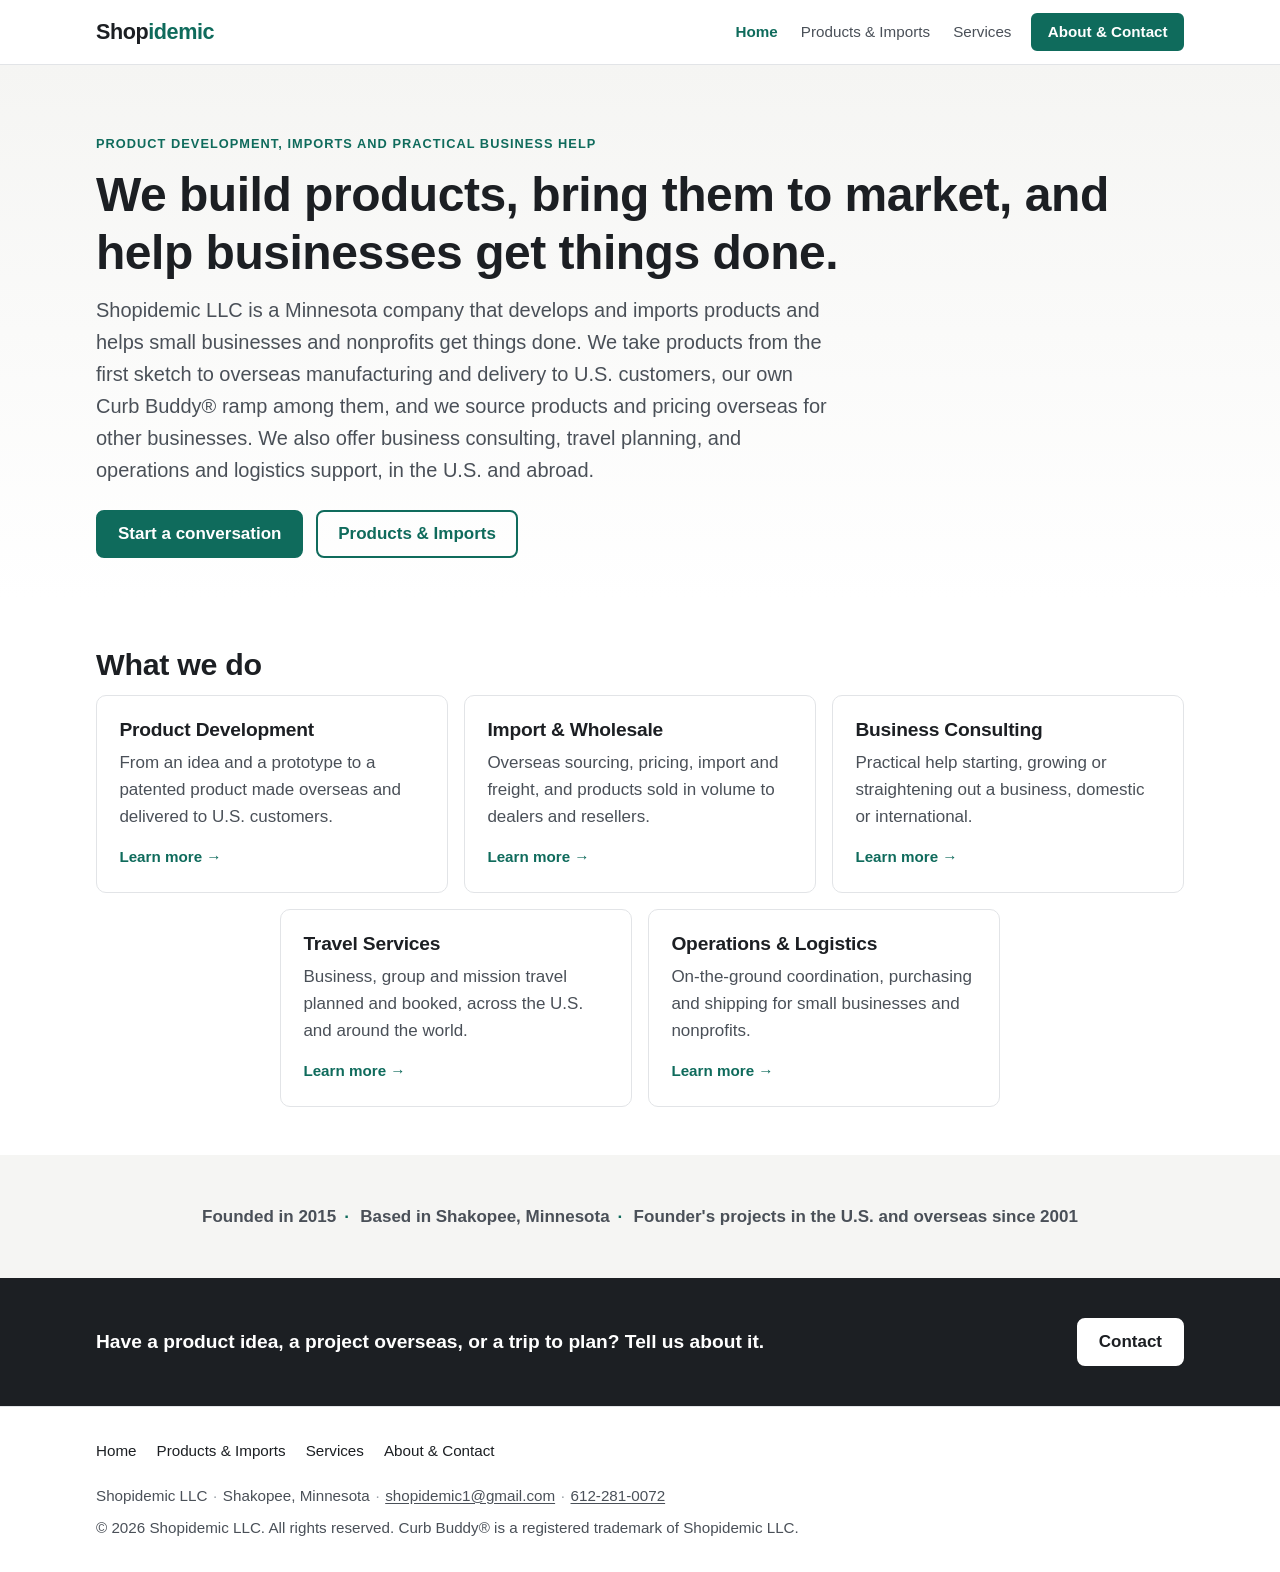
==== index.html @ 29dd5826 "Shopidemic LLC website, 4 pages Co-Authored-By: Claude Opus 5.5 (1M context) <noreply@anthropic.com>" ====
<!doctype html>
<html lang="en">
<head>
  <meta charset="utf-8">
  <meta name="viewport" content="width=device-width, initial-scale=1">
  <title>Shopidemic LLC</title>
  <meta name="description" content="Shopidemic LLC develops and imports products and helps small businesses and nonprofits with consulting, travel, operations and logistics, in the U.S. and abroad.">
  <link rel="canonical" href="https://shopidemic.com/">
  <meta property="og:url" content="https://shopidemic.com/">
  <meta property="og:type" content="website">
  <meta property="og:site_name" content="Shopidemic LLC">
  <meta property="og:title" content="Shopidemic LLC">
  <meta property="og:description" content="Shopidemic LLC develops and imports products and helps small businesses and nonprofits with consulting, travel, operations and logistics, in the U.S. and abroad.">
  <meta property="og:locale" content="en_US">
  <meta name="twitter:card" content="summary">
  <meta name="theme-color" content="#0f6b5c">
  <link rel="stylesheet" href="styles.css">
</head>
<body>
  <a class="skip" href="#main">Skip to content</a>
  <header class="site-header">
    <div class="wrap header-row">
      <a class="wordmark" href="index.html" aria-label="Shopidemic, home">Shop<span>idemic</span></a>
      <nav class="nav-desktop" aria-label="Main">
        <ul>
          <li><a href="index.html" aria-current="page">Home</a></li>
          <li><a href="products-imports.html">Products &amp; Imports</a></li>
          <li><a href="services.html">Services</a></li>
          <li><a href="about.html" class="btn">About &amp; Contact</a></li>
        </ul>
      </nav>
      <details class="nav-mobile">
        <summary aria-label="Menu"><span class="burger" aria-hidden="true"></span> Menu</summary>
        <nav aria-label="Main (mobile)">
          <ul>
          <li><a href="index.html" aria-current="page">Home</a></li>
          <li><a href="products-imports.html">Products &amp; Imports</a></li>
          <li><a href="services.html">Services</a></li>
          <li><a href="about.html">About &amp; Contact</a></li>
          </ul>
        </nav>
      </details>
    </div>
  </header>

  <main id="main">
    <section class="hero">
      <div class="wrap">
      <span class="eyebrow">Product development, imports and practical business help</span>
      <h1>We build products, bring them to market, and help businesses get things done.</h1>
      <p class="lead">Shopidemic LLC is a Minnesota company that develops and imports products and helps small businesses and nonprofits get things done. We take products from the first sketch to overseas manufacturing and delivery to U.S. customers, our own Curb Buddy® ramp among them, and we source products and pricing overseas for other businesses. We also offer business consulting, travel planning, and operations and logistics support, in the U.S. and abroad.</p>
      <a class="btn" href="about.html#contact">Start a conversation</a>
      <a class="btn btn-ghost" href="products-imports.html">Products &amp; Imports</a>
      </div>
    </section>

    <section class="section" aria-labelledby="services">
      <div class="wrap">
        <h2 id="services">What we do</h2>
        <ul class="tiles">
          <li><a class="tile" href="services.html#product-development">
            <h3>Product Development</h3>
            <p>From an idea and a prototype to a patented product made overseas and delivered to U.S. customers.</p>
            <span class="more">Learn more →</span>
          </a></li>
          <li><a class="tile" href="services.html#import-wholesale">
            <h3>Import &amp; Wholesale</h3>
            <p>Overseas sourcing, pricing, import and freight, and products sold in volume to dealers and resellers.</p>
            <span class="more">Learn more →</span>
          </a></li>
          <li><a class="tile" href="services.html#consulting">
            <h3>Business Consulting</h3>
            <p>Practical help starting, growing or straightening out a business, domestic or international.</p>
            <span class="more">Learn more →</span>
          </a></li>
          <li><a class="tile" href="services.html#travel">
            <h3>Travel Services</h3>
            <p>Business, group and mission travel planned and booked, across the U.S. and around the world.</p>
            <span class="more">Learn more →</span>
          </a></li>
          <li><a class="tile" href="services.html#operations-logistics">
            <h3>Operations &amp; Logistics</h3>
            <p>On-the-ground coordination, purchasing and shipping for small businesses and nonprofits.</p>
            <span class="more">Learn more →</span>
          </a></li>
        </ul>
      </div>
    </section>

    <section class="section section-alt" aria-label="At a glance">
      <div class="wrap">
        <ul class="strip">
          <li>Founded in 2015</li>
          <li>Based in Shakopee, Minnesota</li>
          <li>Founder's projects in the U.S. and overseas since 2001</li>
        </ul>
      </div>
    </section>

    <section class="cta">
      <div class="wrap">
        <p>Have a product idea, a project overseas, or a trip to plan? Tell us about it.</p>
        <a class="btn" href="about.html#contact">Contact</a>
      </div>
    </section>
  </main>

  <footer class="site-footer">
    <div class="wrap">
      <ul class="footer-nav">
          <li><a href="index.html">Home</a></li>
          <li><a href="products-imports.html">Products &amp; Imports</a></li>
          <li><a href="services.html">Services</a></li>
          <li><a href="about.html">About &amp; Contact</a></li>
      </ul>
      <p class="footer-contact"><span>Shopidemic LLC</span><span class="sep" aria-hidden="true">·</span><span>Shakopee, Minnesota</span><span class="sep" aria-hidden="true">·</span><a href="mailto:shopidemic1@gmail.com">shopidemic1@gmail.com</a><span class="sep" aria-hidden="true">·</span><a href="tel:+16122810072">612-281-0072</a></p>
      <p>© 2026 Shopidemic LLC. All rights reserved. Curb Buddy® is a registered trademark of Shopidemic LLC.</p>
    </div>
  </footer>
</body>
</html>
---- styles.css ----
/* Shopidemic LLC — shared stylesheet. Neutral palette, one accent. */
:root {
  --ink: #1c1f23;
  --ink-soft: #4a5058;
  --line: #e2e4e7;
  --bg: #ffffff;
  --bg-alt: #f5f5f3;
  --accent: #0f6b5c;
  --accent-dark: #0a4f44;
  --accent-tint: #e7f2ef;
  --radius: 10px;
  --max: 1120px;
  --font: -apple-system, BlinkMacSystemFont, "Segoe UI", Roboto, "Helvetica Neue", Arial, sans-serif;
}

*, *::before, *::after { box-sizing: border-box; }

html { -webkit-text-size-adjust: 100%; }

body {
  margin: 0;
  font-family: var(--font);
  font-size: 1.0625rem;
  line-height: 1.6;
  color: var(--ink);
  background: var(--bg);
}

img { max-width: 100%; height: auto; }

a { color: var(--accent); text-underline-offset: 2px; }
a:hover { color: var(--accent-dark); }

:focus-visible { outline: 3px solid var(--accent); outline-offset: 2px; border-radius: 4px; }

.skip {
  position: absolute; left: -999px; top: 0;
  background: var(--ink); color: #fff; padding: .5rem 1rem; z-index: 10;
}
.skip:focus { left: 1rem; top: 1rem; }

.wrap { max-width: var(--max); margin: 0 auto; padding: 0 1rem; }

h1, h2, h3 { line-height: 1.2; margin: 0 0 .75rem; letter-spacing: -.01em; }
h1 { font-size: clamp(1.9rem, 6vw, 3rem); font-weight: 700; }
h2 { font-size: clamp(1.4rem, 4vw, 1.9rem); font-weight: 700; }
h3 { font-size: 1.2rem; font-weight: 650; }
p { margin: 0 0 1rem; }

/* ---------- Header ---------- */
.site-header {
  position: sticky; top: 0; z-index: 5;
  background: rgba(255,255,255,.96);
  border-bottom: 1px solid var(--line);
}
.header-row {
  display: flex; align-items: center; justify-content: space-between;
  gap: 1rem; min-height: 64px;
}
.wordmark {
  font-weight: 800; font-size: 1.35rem; letter-spacing: -.02em;
  color: var(--ink); text-decoration: none;
}
.wordmark span { color: var(--accent); }
.wordmark:hover { color: var(--ink); }

.nav-desktop { display: none; }
.nav-desktop ul { list-style: none; margin: 0; padding: 0; display: flex; align-items: center; gap: .25rem; }
.nav-desktop a {
  display: block; padding: .45rem .6rem; border-radius: 6px;
  color: var(--ink-soft); text-decoration: none; font-size: .95rem; white-space: nowrap;
}
.nav-desktop a:hover { color: var(--ink); background: var(--bg-alt); }
.nav-desktop a[aria-current="page"] { color: var(--accent); font-weight: 600; }

.btn {
  display: inline-block; padding: .75rem 1.25rem; border-radius: 8px;
  background: var(--accent); color: #fff; font-weight: 600; text-decoration: none;
  border: 2px solid var(--accent); line-height: 1.2;
}
.btn:hover { background: var(--accent-dark); border-color: var(--accent-dark); color: #fff; }
.btn-ghost { background: transparent; color: var(--accent); }
.btn-ghost:hover { background: var(--accent-tint); color: var(--accent-dark); }
.nav-desktop .btn { color: #fff; padding: .5rem .9rem; margin-left: .4rem; }
.nav-desktop .btn:hover { background: var(--accent-dark); color: #fff; }
.nav-desktop .btn[aria-current="page"] { color: #fff; }

/* Mobile menu: <details>, no JavaScript */
.nav-mobile { position: static; }
.nav-mobile summary {
  list-style: none; cursor: pointer;
  display: flex; align-items: center; gap: .5rem;
  padding: .5rem .75rem; border: 1px solid var(--line); border-radius: 8px;
  font-weight: 600; font-size: .95rem; color: var(--ink);
}
.nav-mobile summary::-webkit-details-marker { display: none; }
.burger, .burger::before, .burger::after {
  display: block; width: 18px; height: 2px; background: var(--ink); border-radius: 2px; position: relative;
}
.burger::before, .burger::after { content: ""; position: absolute; left: 0; }
.burger::before { top: -6px; }
.burger::after { top: 6px; }
.nav-mobile[open] .burger { background: transparent; }
.nav-mobile[open] .burger::before { top: 0; transform: rotate(45deg); }
.nav-mobile[open] .burger::after { top: 0; transform: rotate(-45deg); }
.nav-mobile ul {
  list-style: none; margin: 0; padding: .5rem 1rem 1rem;
  position: absolute; left: 0; right: 0; top: 100%;
  background: #fff; border-bottom: 1px solid var(--line);
  box-shadow: 0 12px 24px rgba(0,0,0,.08);
}
.nav-mobile li a {
  display: block; padding: .8rem .25rem; border-bottom: 1px solid var(--line);
  color: var(--ink); text-decoration: none; font-weight: 500;
}
.nav-mobile li:last-child a { border-bottom: 0; }
.nav-mobile a[aria-current="page"] { color: var(--accent); font-weight: 700; }

@media (min-width: 960px) {
  .nav-desktop { display: block; }
  .nav-mobile { display: none; }
}

/* ---------- Sections ---------- */
main { display: block; }
.hero { padding: 2.5rem 0 1.5rem; background: linear-gradient(180deg, var(--bg-alt), var(--bg)); }
@media (min-width: 760px) { .hero { padding: 4rem 0 2.5rem; } }
.hero p.lead { font-size: clamp(1.05rem, 2.6vw, 1.25rem); color: var(--ink-soft); max-width: 46rem; }
.hero .btn { margin-top: .5rem; }
.eyebrow {
  display: inline-block; font-size: .8rem; font-weight: 700; letter-spacing: .08em;
  text-transform: uppercase; color: var(--accent); margin-bottom: .75rem;
}

.section { padding: 3rem 0; }
.section-alt { background: var(--bg-alt); }
.section > .wrap > :last-child { margin-bottom: 0; }

.prose { max-width: 46rem; }
.prose p, .prose li { color: var(--ink); }

/* Flex (not grid) so an odd last row centres instead of leaving a hole */
.tiles {
  list-style: none; margin: 0; padding: 0;
  display: flex; flex-wrap: wrap; justify-content: center; gap: 1rem;
}
.tiles > li { flex: 1 1 100%; }
@media (min-width: 640px) { .tiles > li { flex: 0 1 calc((100% - 1rem) / 2); } }
@media (min-width: 1000px) { .tiles > li { flex: 0 1 calc((100% - 2rem) / 3); } }

.tile {
  height: 100%;
  display: flex; flex-direction: column;
  padding: 1.4rem; border: 1px solid var(--line); border-radius: var(--radius);
  background: #fff; text-decoration: none; color: var(--ink);
  transition: border-color .15s, box-shadow .15s;
}
.tile:hover { border-color: var(--accent); box-shadow: 0 6px 18px rgba(15,107,92,.10); color: var(--ink); }
.tile h3 { margin-bottom: .5rem; }
.tile p { color: var(--ink-soft); flex: 1; margin-bottom: .9rem; }
.tile .more { color: var(--accent); font-weight: 600; font-size: .95rem; }

.strip {
  list-style: none; margin: 0; padding: 0;
  display: flex; flex-wrap: wrap; justify-content: center; gap: .5rem 1.5rem;
  text-align: center; color: var(--ink-soft); font-weight: 600;
}
.strip li { position: relative; }
@media (min-width: 640px) {
  .strip li + li::before {
    content: "·"; position: absolute; left: -1rem; color: var(--accent);
  }
}

.checks { list-style: none; margin: 0 0 1.5rem; padding: 0; display: grid; gap: .6rem; }
@media (min-width: 760px) { .checks.two { grid-template-columns: 1fr 1fr; column-gap: 2rem; } }
.checks li { position: relative; padding-left: 1.75rem; }
.checks li::before {
  content: ""; position: absolute; left: 0; top: .5em;
  width: .7rem; height: .7rem; border-radius: 2px; background: var(--accent);
}

.card {
  border: 1px solid var(--line); border-radius: var(--radius);
  padding: 1.5rem; background: #fff; margin-bottom: 1.25rem;
}
.card h3 { font-size: 1.35rem; }
.card :last-child { margin-bottom: 0; }

.note { color: var(--ink-soft); }

.cta {
  padding: 2.5rem 0; background: var(--ink); color: #fff;
}
.cta .wrap { display: flex; flex-direction: column; gap: 1rem; align-items: flex-start; }
.cta p { margin: 0; font-size: 1.2rem; font-weight: 600; max-width: 48rem; }
.cta .btn { background: #fff; color: var(--ink); border-color: #fff; }
.cta .btn:hover { background: var(--accent-tint); border-color: var(--accent-tint); color: var(--ink); }
@media (min-width: 760px) {
  .cta .wrap { flex-direction: row; align-items: center; justify-content: space-between; }
}

.person { border-left: 4px solid var(--accent); padding-left: 1.25rem; margin-top: 2rem; }
.person h2 { font-size: 1.35rem; }

.contact-list { list-style: none; margin: 1.5rem 0 0; padding: 0; display: grid; gap: 1rem; }
@media (min-width: 760px) { .contact-list { grid-template-columns: repeat(3, 1fr); } }
.contact-list li {
  border: 1px solid var(--line); border-radius: var(--radius); padding: 1.25rem; background: #fff;
}
.contact-list .label {
  display: block; font-size: .8rem; font-weight: 700; letter-spacing: .08em;
  text-transform: uppercase; color: var(--ink-soft); margin-bottom: .35rem;
}
.contact-list a, .contact-list .value { font-size: 1.15rem; font-weight: 600; overflow-wrap: anywhere; }

/* ---------- Footer ---------- */
.site-footer {
  border-top: 1px solid var(--line); padding: 2rem 0; color: var(--ink-soft); font-size: .95rem;
}
.site-footer p { margin: 0 0 .5rem; }
.site-footer p:last-child { margin: 0; }
.site-footer a { color: var(--ink-soft); }
.site-footer a:hover { color: var(--accent); }
.footer-nav { list-style: none; margin: 0 0 1.25rem; padding: 0; display: flex; flex-wrap: wrap; gap: .4rem 1.25rem; }
.footer-nav a { color: var(--ink); text-decoration: none; font-weight: 500; }
.sep { color: #9aa0a6; padding: 0 .35rem; }
.footer-contact > span:not(.sep), .footer-contact a { white-space: nowrap; }
@media (max-width: 639px) {
  /* Stack the contact line on phones instead of wrapping mid-item */
  .footer-contact { display: flex; flex-direction: column; gap: .2rem; }
  .footer-contact .sep { display: none; }
  .footer-contact a { align-self: flex-start; }
}

.visually-hidden-heading {
  position: absolute; width: 1px; height: 1px; padding: 0; margin: -1px;
  overflow: hidden; clip: rect(0 0 0 0); white-space: nowrap; border: 0;
}
.cta p.cta-sub { font-size: 1rem; font-weight: 400; color: #d5d8dc; margin-top: .35rem; }

/* ---------- 4-page layout additions (2026-10-15) ---------- */
/* Anchored sections clear the sticky header */
[id] { scroll-margin-top: 80px; }
.hero .btn + .btn { margin-left: .5rem; }
@media (max-width: 420px) {
  .hero .btn { display: block; text-align: center; }
  .hero .btn + .btn { margin-left: 0; margin-top: .6rem; }
}

/* Jump links on the Services page */
.jump { list-style: none; margin: 1.25rem 0 0; padding: 0; display: flex; flex-wrap: wrap; gap: .5rem; }
.jump a {
  display: inline-block; padding: .45rem .85rem; border: 1px solid var(--line); border-radius: 999px;
  background: #fff; color: var(--ink); text-decoration: none; font-size: .95rem; font-weight: 500;
}
.jump a:hover { border-color: var(--accent); color: var(--accent); }

.service h2 { margin-bottom: 1rem; }
.service .prose { color: var(--ink-soft); }

/* Curb Buddy highlight */
.card.feature { border-left: 6px solid var(--accent); padding: 1.75rem; }
.card.feature h2 { font-size: clamp(1.6rem, 4.5vw, 2.2rem); }
.card.feature p { max-width: 46rem; }

/* Products we've sourced: simple category list */
.sourced {
  list-style: none; margin: 1.25rem 0 1.5rem; padding: 0;
  display: grid; gap: .6rem; grid-template-columns: 1fr;
}
@media (min-width: 640px) { .sourced { grid-template-columns: 1fr 1fr; } }
@media (min-width: 1000px) { .sourced { grid-template-columns: 1fr 1fr 1fr; } }
.sourced li {
  padding: .8rem 1rem; border: 1px solid var(--line); border-radius: 8px; background: #fff;
  font-weight: 500;
}
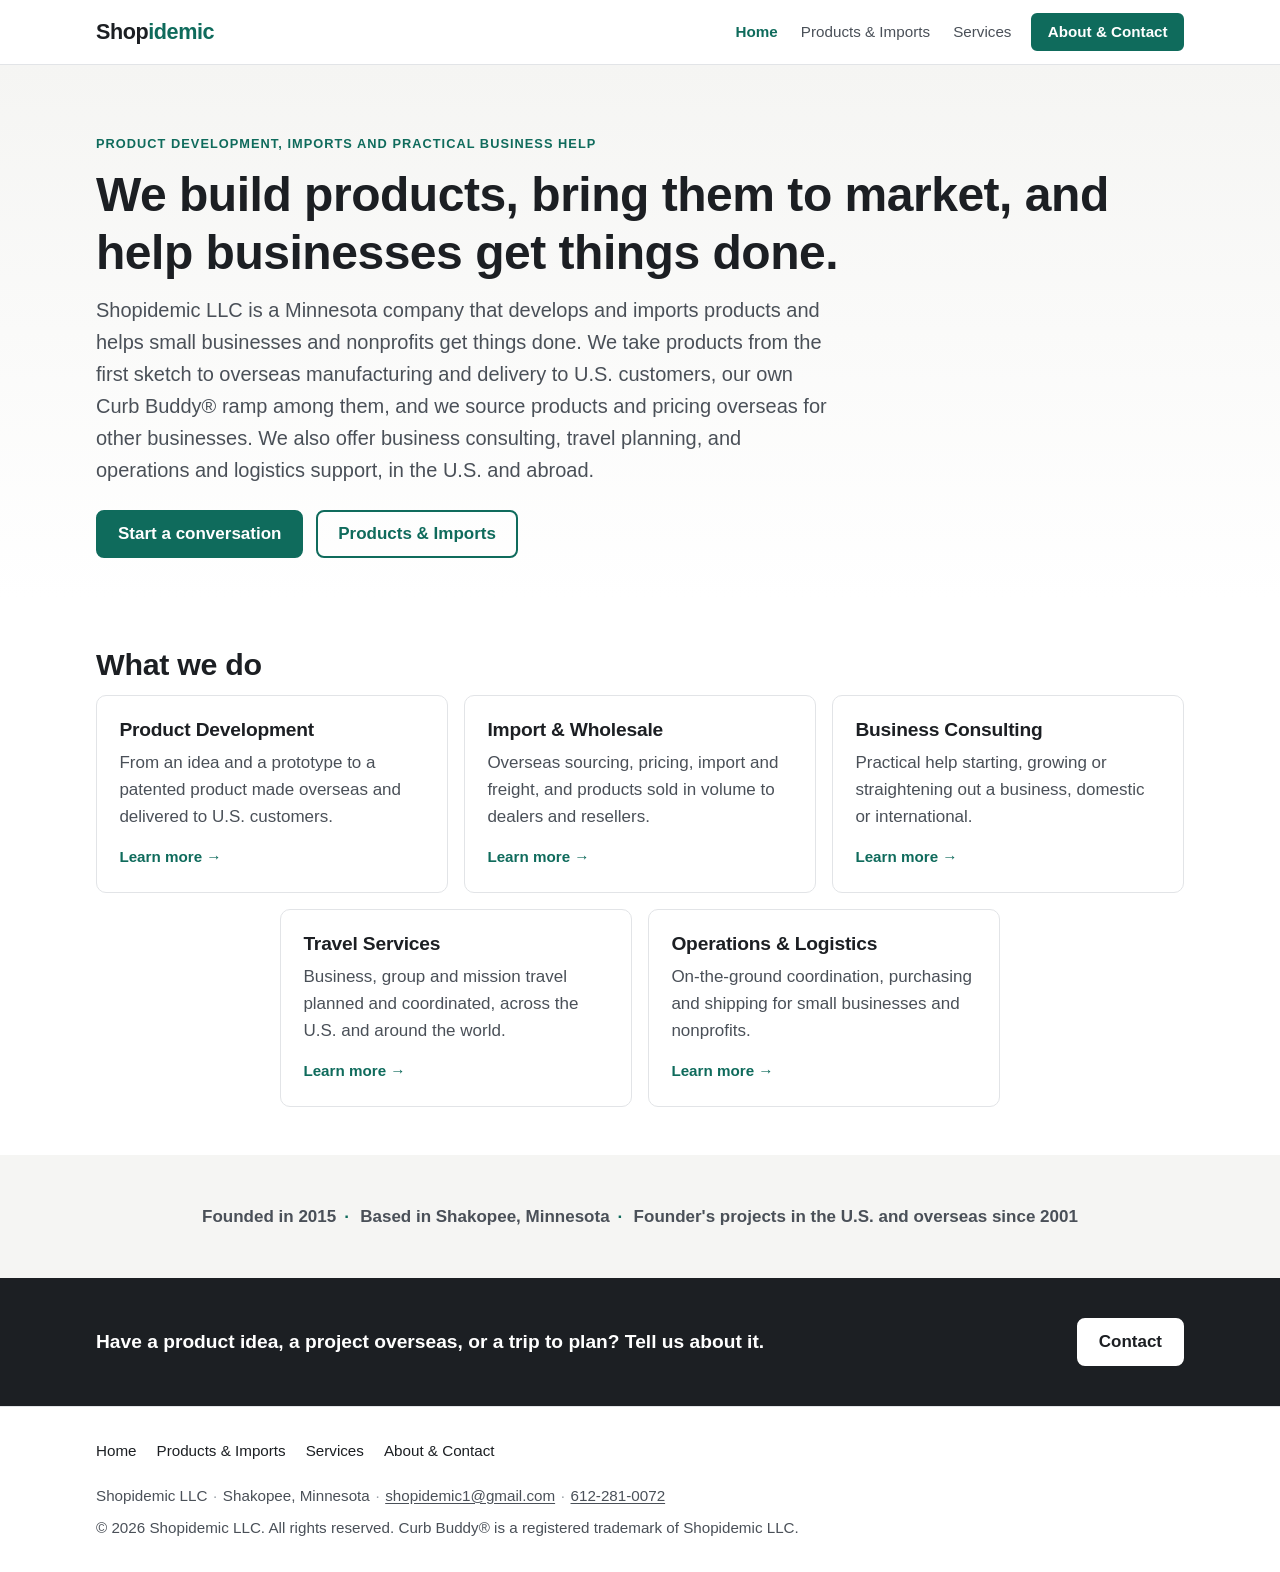
==== commit afb458ee: "Travel: plan and coordinate, not plan and book (Joel 10-17) Co-Authored-By: Claude Opus 5.5 (1M cont" ====
--- a/index.html
+++ b/index.html
@@ -75,7 +75,7 @@
           </a></li>
           <li><a class="tile" href="services.html#travel">
             <h3>Travel Services</h3>
-            <p>Business, group and mission travel planned and booked, across the U.S. and around the world.</p>
+            <p>Business, group and mission travel planned and coordinated, across the U.S. and around the world.</p>
             <span class="more">Learn more →</span>
           </a></li>
           <li><a class="tile" href="services.html#operations-logistics">
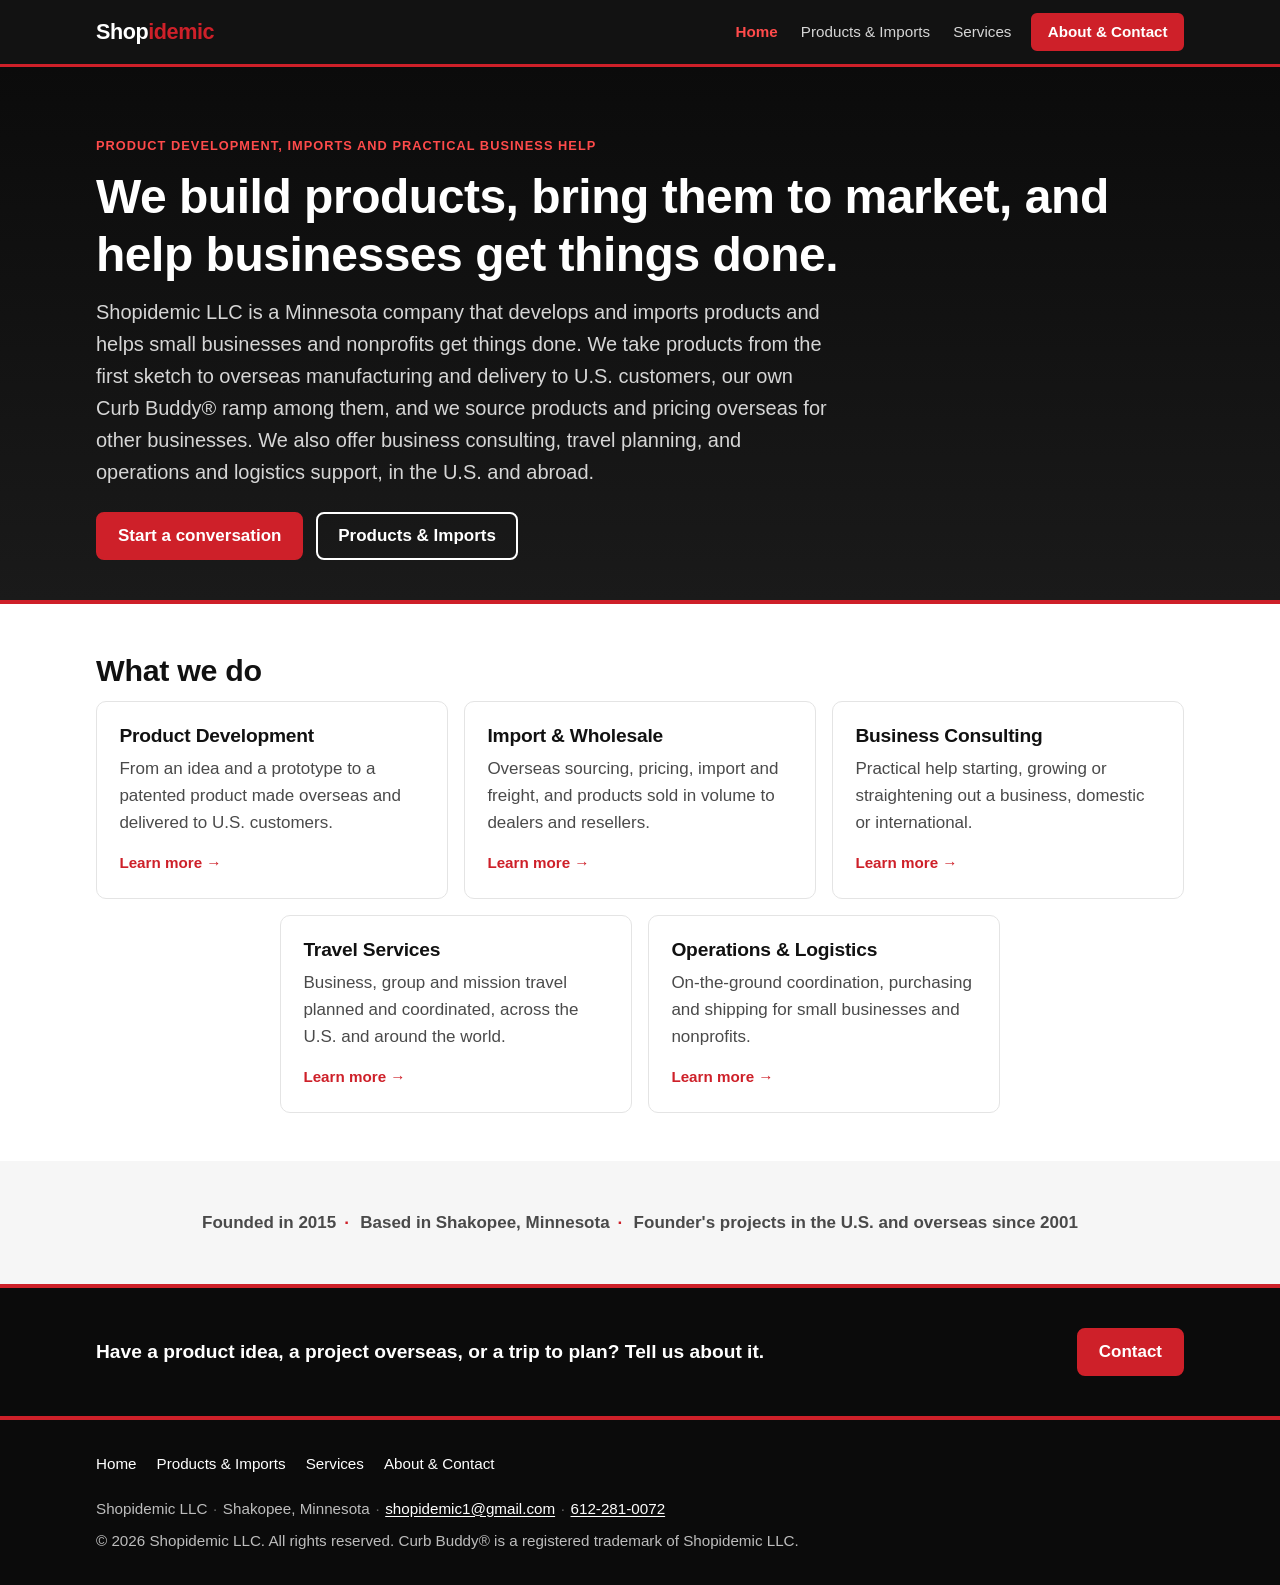
==== commit 45c04d6a: "Black theme color in browser bar (Joel 2026-11-02)" ====
--- a/index.html
+++ b/index.html
@@ -13,7 +13,7 @@
   <meta property="og:description" content="Shopidemic LLC develops and imports products and helps small businesses and nonprofits with consulting, travel, operations and logistics, in the U.S. and abroad.">
   <meta property="og:locale" content="en_US">
   <meta name="twitter:card" content="summary">
-  <meta name="theme-color" content="#0f6b5c">
+  <meta name="theme-color" content="#0b0b0b">
   <link rel="stylesheet" href="styles.css">
 </head>
 <body>
--- a/styles.css
+++ b/styles.css
@@ -1,13 +1,16 @@
-/* Shopidemic LLC — shared stylesheet. Neutral palette, one accent. */
+/* Shopidemic LLC — shared stylesheet. Black and fire engine red (Joel 2026-11-02). */
 :root {
-  --ink: #1c1f23;
-  --ink-soft: #4a5058;
-  --line: #e2e4e7;
+  --ink: #111111;
+  --ink-soft: #4a4a4a;
+  --line: #e4e4e4;
   --bg: #ffffff;
-  --bg-alt: #f5f5f3;
-  --accent: #0f6b5c;
-  --accent-dark: #0a4f44;
-  --accent-tint: #e7f2ef;
+  --bg-alt: #f6f6f6;
+  --accent: #ce2029;        /* fire engine red */
+  --accent-dark: #a3161e;
+  --accent-tint: #fbe9ea;
+  --black: #0b0b0b;
+  --black-soft: #1a1a1a;
+  --red-on-black: #ff4b4b;  /* brighter red so small text stays readable on black */
   --radius: 10px;
   --max: 1120px;
   --font: -apple-system, BlinkMacSystemFont, "Segoe UI", Roboto, "Helvetica Neue", Arial, sans-serif;
@@ -155,7 +158,7 @@
   background: #fff; text-decoration: none; color: var(--ink);
   transition: border-color .15s, box-shadow .15s;
 }
-.tile:hover { border-color: var(--accent); box-shadow: 0 6px 18px rgba(15,107,92,.10); color: var(--ink); }
+.tile:hover { border-color: var(--accent); box-shadow: 0 6px 18px rgba(206,32,41,.14); color: var(--ink); }
 .tile h3 { margin-bottom: .5rem; }
 .tile p { color: var(--ink-soft); flex: 1; margin-bottom: .9rem; }
 .tile .more { color: var(--accent); font-weight: 600; font-size: .95rem; }
@@ -275,3 +278,36 @@
   padding: .8rem 1rem; border: 1px solid var(--line); border-radius: 8px; background: #fff;
   font-weight: 500;
 }
+
+/* ---------- Black and red theme (2026-11-02) ---------- */
+/* Black header, hero, call-to-action band and footer; red accents throughout. */
+.site-header { background: rgba(11,11,11,.97); border-bottom: 3px solid var(--accent); }
+.wordmark, .wordmark:hover { color: #fff; }
+.wordmark span { color: var(--accent); }  /* large bold text: fire engine red passes 3:1 on black */
+.nav-desktop a { color: #d6d6d6; }
+.nav-desktop a:hover { color: #fff; background: var(--black-soft); }
+.nav-desktop a[aria-current="page"] { color: var(--red-on-black); }
+.nav-mobile summary { color: #fff; border-color: #3a3a3a; }
+.burger, .burger::before, .burger::after { background: #fff; }
+.nav-mobile ul { background: var(--black); border-bottom: 3px solid var(--accent); box-shadow: 0 12px 24px rgba(0,0,0,.35); }
+.nav-mobile li a { color: #fff; border-bottom-color: #2a2a2a; }
+.nav-mobile a[aria-current="page"] { color: var(--red-on-black); }
+:focus-visible { outline-color: var(--red-on-black); }
+
+.hero { background: linear-gradient(180deg, var(--black), var(--black-soft)); color: #fff; border-bottom: 4px solid var(--accent); }
+.hero h1 { color: #fff; }
+.hero p, .hero p.lead { color: #d6d6d6; }
+.hero .eyebrow { color: var(--red-on-black); }
+.hero a:not(.btn) { color: var(--red-on-black); }
+.hero .btn-ghost { background: transparent; color: #fff; border-color: #fff; }
+.hero .btn-ghost:hover { background: #fff; color: var(--black); border-color: #fff; }
+
+.cta { background: var(--black); border-top: 4px solid var(--accent); }
+.cta .btn { background: var(--accent); color: #fff; border-color: var(--accent); }
+.cta .btn:hover { background: var(--accent-dark); border-color: var(--accent-dark); color: #fff; }
+.cta p.cta-sub { color: #cfcfcf; }
+
+.site-footer { background: var(--black); color: #bdbdbd; border-top: 4px solid var(--accent); }
+.site-footer a, .footer-nav a { color: #fff; }
+.site-footer a:hover { color: var(--red-on-black); }
+.sep { color: #6a6a6a; }
